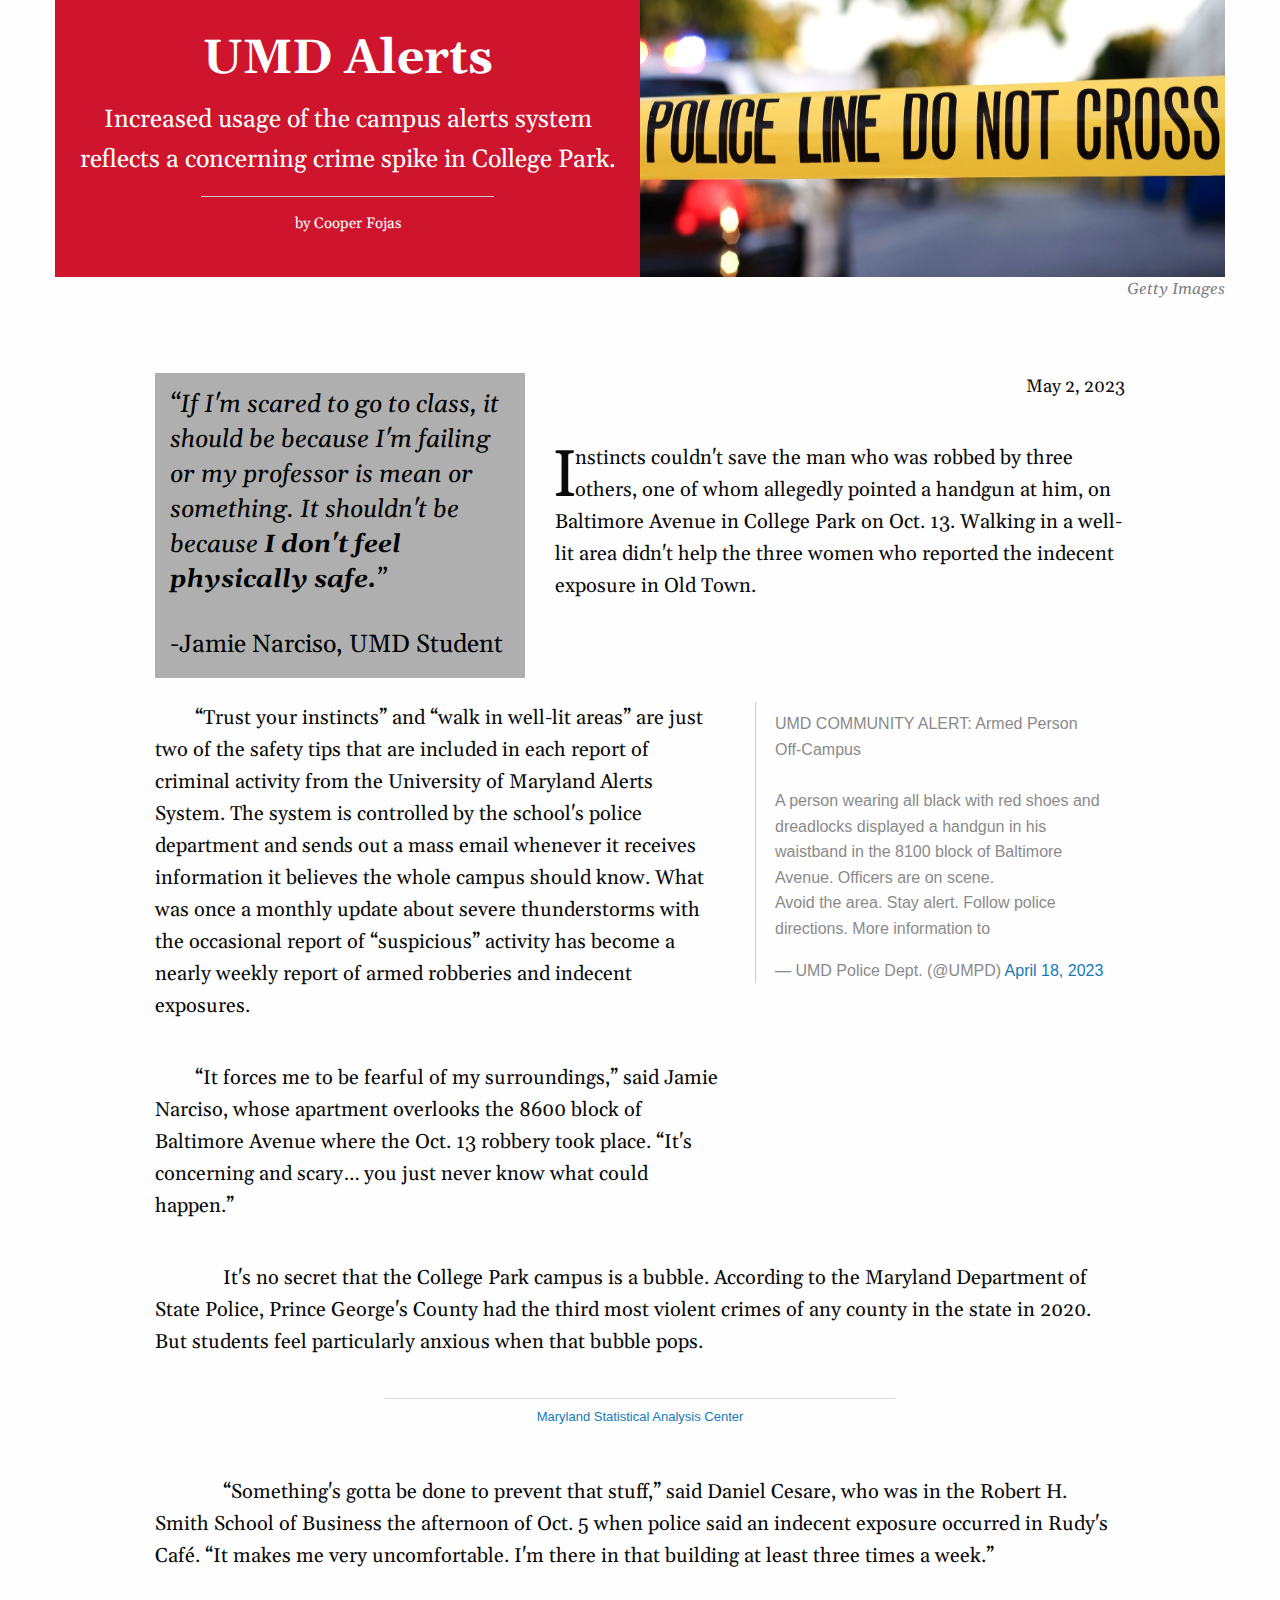
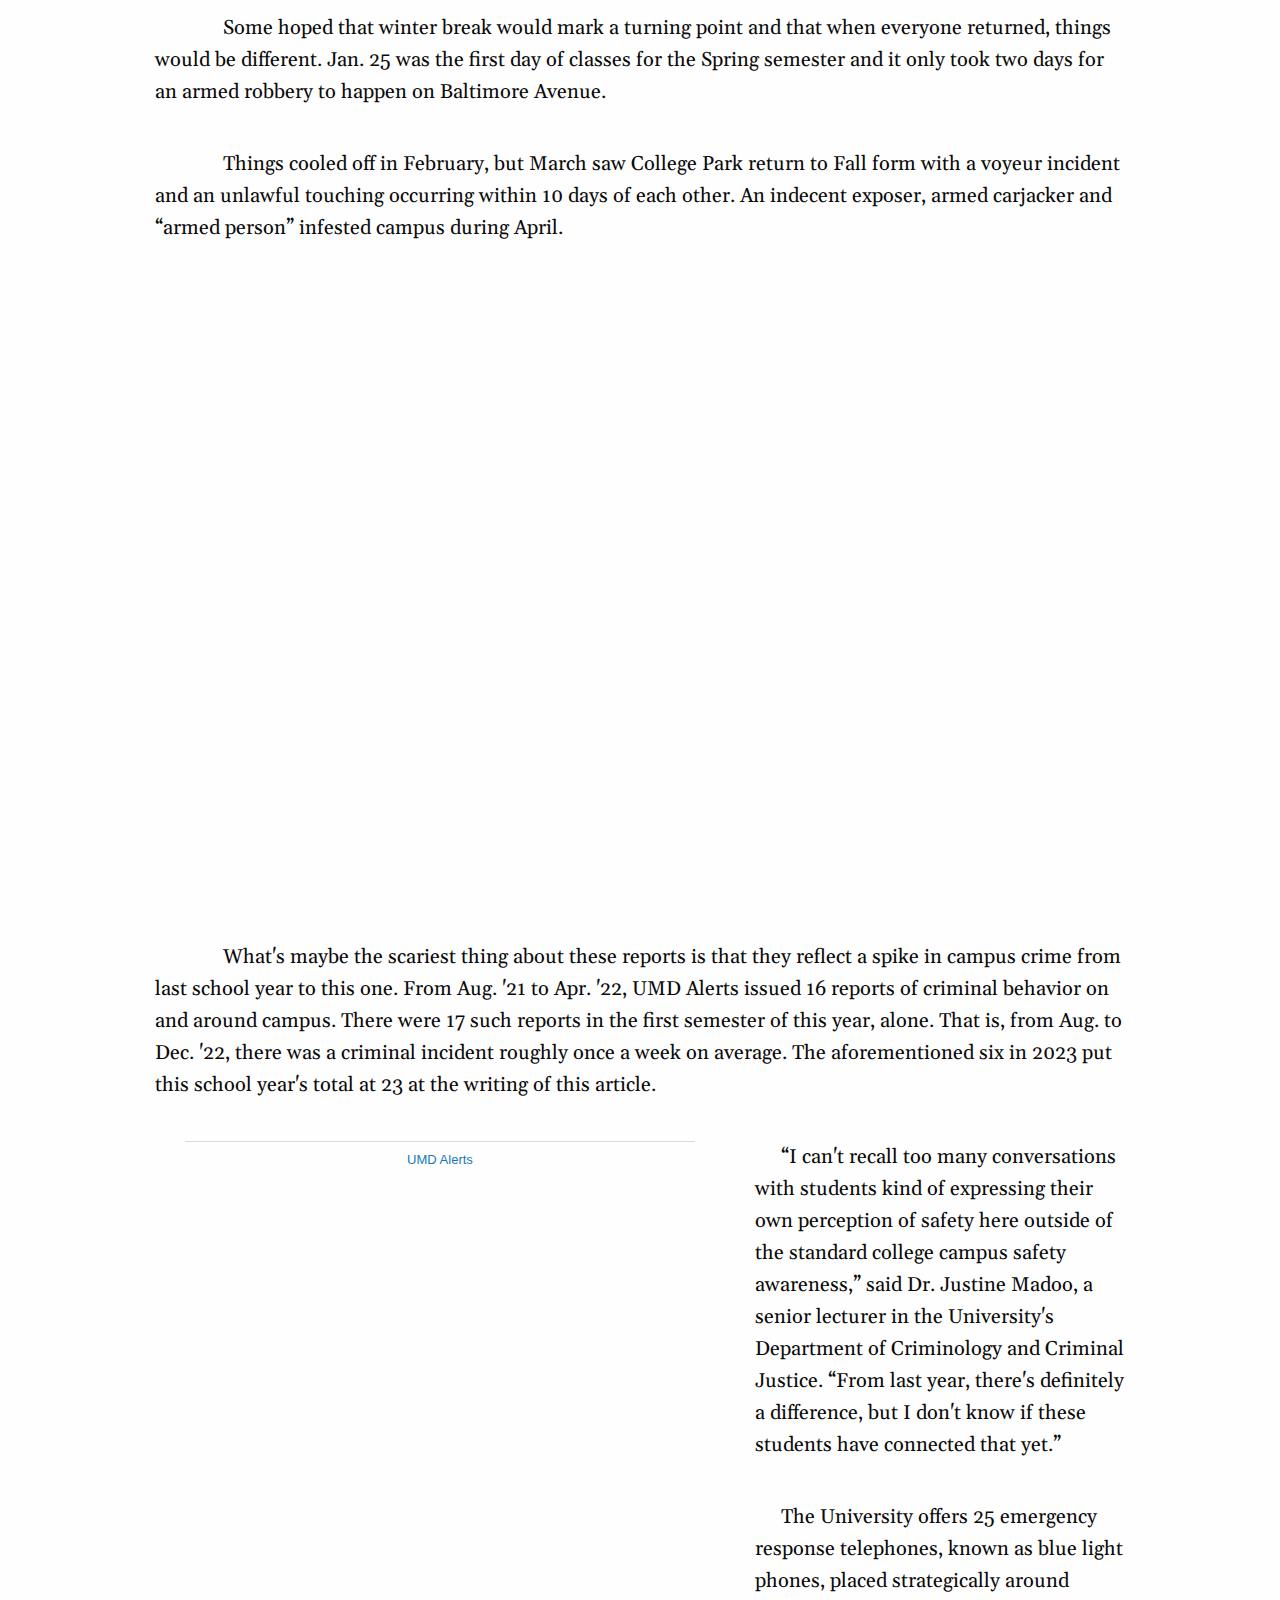
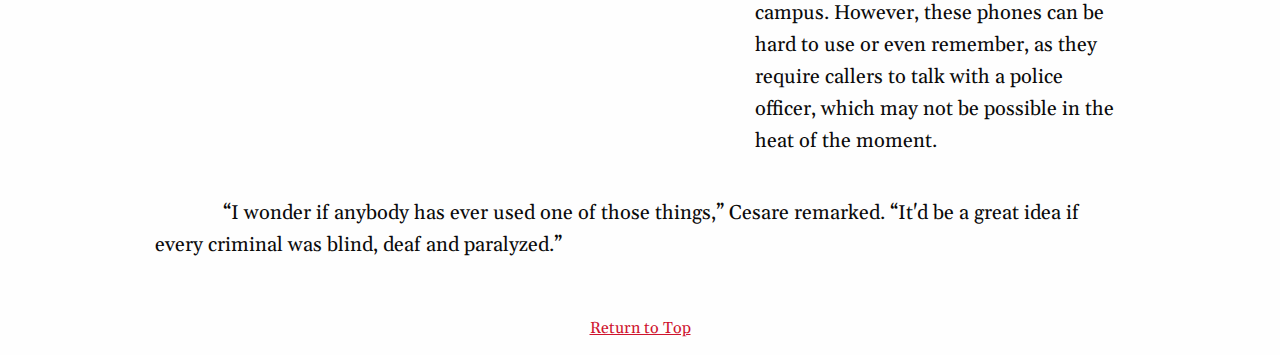
==== Final/index.html @ f89f8d4f "Add files via upload" ====
<!doctype html>
<html class="no-js" lang="en" dir="ltr">
<head>
<meta charset="utf-8">
<meta http-equiv="x-ua-compatible" content="ie=edge">
<meta name="viewport" content="width=device-width, initial-scale=1.0">
<title>UMD Alerts Uptick Reflects Crime Spike</title>
<link rel="stylesheet" href="css/foundation.css">
<link rel="stylesheet" href="css/app.css">

<!--fonts-->
<link rel="preconnect" href="https://fonts.googleapis.com">
<link rel="preconnect" href="https://fonts.gstatic.com" crossorigin>
<link href="https://fonts.googleapis.com/css2?family=Gelasio:ital,wght@0,400;0,700;1,400;1,600&display=swap" rel="stylesheet">

<!--meta tags-->
<meta name="description" content="A deep dive into the UMD Alerts System and how it reflects a crime spike in College Park">
<meta name="author" content="Cooper Fojas">
<meta property="og:title" content="UMD Alerts Uptick Reflects Crime Spike">
<meta property="og:site_name" content="Final Project on GitHub">
<meta property="og:url" content="https://lilc123.github.io/Repository/Final.index.html">
<meta property="og:description" content="">
<meta property="og:type" content="website">
<meta property="og:image" content="http://www.broadcastresourcehub.com/images/brh_og.png">

<!--twitter card-->
<meta name="twitter:card" content="summary_large_image">
<meta name="twitter:title" content="Uptick in UMD Alerts Reflects Crime Spike">

</head>

<body>

<!--headline-->
<div class="grid-container">
<div class="grid-x">
    <div class="large-6 medium-6 small-12 cell" style="background-color: #cf142e;">
        <div class="header">
            <h1 class="head"><strong>UMD Alerts</strong></h1>
            <p class="subhead">Increased usage of the campus alerts system reflects a concerning crime spike in College Park.</p>
            <hr style="margin: 0% 25% 0% 25%">
            <p class="author">by Cooper Fojas</p>
        </div>
    </div>
    <div class="large-6 medium-6 small-12 cell">
        <img style="height: 100%;" src="images/tape.jpg" alt="Police tape stock photo">
        <p class="credit"><em>Getty Images</em></p>
    </div>   
</div>
</div>

<br>
<br>
<br>
<br>

<!--copy-->
<div class="grid-container">
<div class="grid-x grid-padding-x">
    <div class="large-1 medium-1 small-12">
    </div>
    <div class="large-4 medium-4 small-12 cell">
        <h2 class="quote"><em>“If I&#39;m scared to go to class, it should be because I&#39;m failing or my professor is mean or something. 
        It shouldn&#39;t be because <strong>I don&#39;t feel physically safe.</strong>”</em></h2>
        <h4 class="quote">-Jamie Narciso, UMD Student</h4>
        <br>
    </div>
    <div class="large-6 medium-6 small-12 cell">
        <p class="date">May 2, 2023</p>
        <br>
        <p class="copyFirst">Instincts couldn&#39;t save the man who was robbed by three others, one of whom allegedly pointed a handgun at him, on Baltimore 
        Avenue in College Park on Oct. 13. Walking in a well-lit area didn&#39;t help the three women who reported the indecent exposure in Old Town.</p>
        <br>
    </div>
    <div class="large-1 medium-1 small-12">
    </div>
    <div class="large-1 medium-1 small-12">
    </div>
    <div class="large-6 medium-6 small-12 cell">
        <p class="copy">“Trust your instincts” and “walk in well-lit areas” are just two of the safety tips that are included in each report of criminal 
        activity from the University of Maryland Alerts System. The system is controlled by the school&#39;s police department and sends out a mass email whenever 
        it receives information it believes the whole campus should know. What was once a monthly update about severe thunderstorms with the occasional report 
        of “suspicious” activity has become a nearly weekly report of armed robberies and indecent exposures.</p>
        <br>
        <p class="copy">“It forces me to be fearful of my surroundings,” said Jamie Narciso, whose apartment overlooks the 8600 block of Baltimore Avenue where 
        the Oct. 13 robbery took place. “It&#39;s concerning and scary… you just never know what could happen.”</p>
        <br>
    </div>
    <div class="large-4 medium-4 small-12 cell">
        <blockquote class="twitter-tweet"><p lang="en" dir="ltr">UMD COMMUNITY ALERT: Armed Person Off-Campus<br><br>A person wearing all black with red shoes 
        and dreadlocks displayed a handgun in his waistband in the 8100 block of Baltimore Avenue. Officers are on scene.<br>Avoid the area. Stay alert. 
        Follow police directions. More information to</p>&mdash; UMD Police Dept. (@UMPD) <a href="https://twitter.com/UMPD/status/1648379283742638094?ref_src=twsrc%5Etfw">
        April 18, 2023</a></blockquote> <script async src="https://platform.twitter.com/widgets.js" charset="utf-8"></script>
        <br>
    </div>
    <div class="large-1 medium-1 small-12">
    </div>
    <div class="large-1 medium-1 small-12">
    </div>
    <div class="large-10 medium-10 small-12 cell">
        <p class="copy">It&#39;s no secret that the College Park campus is a bubble. According to the Maryland Department of State Police, Prince George&#39;s County 
        had the third most violent crimes of any county in the state in 2020. But students feel particularly anxious when that bubble pops.</p>
        <br>
    </div>
    <div class="large-1 medium-1 small-12">
    </div>
    <div class="large-3 medium-3 small-12">
    </div>
    <div class="large-6 medium-6 small-12 cell">
        <div class="infogram-embed" data-id="b4172e6d-68a4-47a6-b3ad-cccca34ee252" data-type="interactive" data-title="Untitled infographic"></div><script>!function(
            e,i,n,s){var t="InfogramEmbeds",d=e.getElementsByTagName("script")[0];if(window[t]&&window[t].initialized)window[t].process&&window[t].process();else if(
            !e.getElementById(n)){var o=e.createElement("script");o.async=1,o.id=n,o.src="https://e.infogram.com/js/dist/embed-loader-min.js",d.parentNode.insertBefore
            (o,d)}}(document,0,"infogram-async");</script><div style="padding:8px 0;font-family:Arial!important;font-size:13px!important;line-height:15px!important;
            text-align:center;border-top:1px solid #dadada;margin:0 30px"><p><a href="http://goccp.maryland.gov/crime-statistics/">Maryland Statistical Analysis Center</a></p>
        </div>
        <br>
    </div>
    <div class="large-3 medium-3 small-12">
    </div>
    <div class="large-1 medium-1 small-12">
    </div>
    <div class="large-10 medium-10 small-12 cell">
        <p class="copy">“Something&#39;s gotta be done to prevent that stuff,” said Daniel Cesare, who was in the Robert H. Smith School of Business the afternoon of Oct. 5 
        when police said an indecent exposure occurred in Rudy&#39;s Café. “It makes me very uncomfortable. I&#39;m there in that building at least three times a week.”</p>
        <br>
        <p class="copy">Some hoped that winter break would mark a turning point and that when everyone returned, things would be different. Jan. 25 was the first day of 
        classes for the Spring semester and it only took two days for an armed robbery to happen on Baltimore Avenue.</p>
        <br>
        <p class="copy">Things cooled off in February, but March saw College Park return to Fall form with a voyeur incident and an unlawful touching occurring within 10 
        days of each other. An indecent exposer, armed carjacker and “armed person” infested campus during April.</p>
        <br>
        <iframe src='https://cdn.knightlab.com/libs/timeline3/latest/embed/index.html?source=1Vbcrc8CD_2v_uetu3VtgnTq-9Ylz00SzTptemn9ATqA&font=Default&lang=en&initial_zoom=2&height=650' 
        width='100%' height='650' webkitallowfullscreen mozallowfullscreen allowfullscreen frameborder='0'></iframe>
        <br>
        <p class="copy">What&#39;s maybe the scariest thing about these reports is that they reflect a spike in campus crime from last school year to this one. From Aug. &#39;21 to Apr. &#39;22, 
        UMD Alerts issued 16 reports of criminal behavior on and around campus. There were 17 such reports in the first semester of this year, alone. That is, from Aug. to Dec. &#39;22, 
        there was a criminal incident roughly once a week on average. The aforementioned six in 2023 put this school year&#39;s total at 23 at the writing of this article.</p>
        <br>
    </div>
    <div class="large-1 medium-1 small-12">
    </div>
    <div class="large-1 medium-1 small-12">
    </div>
    <div class="large-6 medium-6 small-12 cell">
        <div class="infogram-embed" data-id="df629349-b416-4a64-8c6d-726c42d30fd3" data-type="interactive" data-title="Untitled infographic"></div><script>!function(e,i,n,s){var t="InfogramEmbeds",
        d=e.getElementsByTagName("script")[0];if(window[t]&&window[t].initialized)window[t].process&&window[t].process();else if(!e.getElementById(n)){var o=e.createElement("script");o.async=1,o.id=n,
        o.src="https://e.infogram.com/js/dist/embed-loader-min.js",d.parentNode.insertBefore(o,d)}}(document,0,"infogram-async");</script><div style="padding:8px 
        0;font-family:Arial!important;font-size:13px!important;line-height:15px!important;text-align:center;border-top:1px solid #dadada;margin:0 30px"><p><a href="https://alert.umd.edu/alerts">UMD Alerts</a></p>
        </div>
        <br>
    </div>
    <div class="large-4 medium-4 small-12 cell">
        <p class="copy">“I can&#39;t recall too many conversations with students kind of expressing their own perception of safety here outside of the standard college campus safety awareness,” said 
        Dr. Justine Madoo, a senior lecturer in the University&#39;s Department of Criminology and Criminal Justice. “From last year, there&#39;s definitely a difference, but I don&#39;t know 
        if these students have connected that yet.”</p>
        <br>
        <p class="copy">The University offers 25 emergency response telephones, known as blue light phones, placed strategically around campus. However, these phones can be hard to use or even remember, 
        as they require callers to talk with a police officer, which may not be possible in the heat of the moment.</p>
        <br>
    </div>
    <div class="large-1 medium-1 small-12">
    </div>
    <div class="large-1 medium-1 small-12">
    </div>
    <div class="large-10 medium-10 small-12 cell">
        <p class="copy">“I wonder if anybody has ever used one of those things,” Cesare remarked. “It&#39;d be a great idea if every criminal was blind, deaf and paralyzed.”</p>
        <br>
    </div>
    <div class="large-1 medium-1 small-12">
    </div>
</div>
</div>

<!--return to top-->
<div class="grid-container">
    <div class="grid-x grid-padding-x">
        <div class="large-12 medium-12 small-12 cell">
            <div class="footer">
                <a href="#">Return to Top</a>
            </div>
        </div>
    </div>
</div>

</body>
---- Final/css/app.css ----
.header {
    font-family: 'Gelasio', serif;
    text-align: center;
    color: white;
    margin: 0px 0px 0px 0px;
}

.head {
    padding: 25px 0px 0px 0px;
}

.subhead {
    font-size: 25px;
    font-family: 'Gelasio', serif;
    padding: 0px 15px 0px 15px;
}

.author {
    font-size: 15px;
    padding: 15px 0px 25px 0px;
}

.imgCenter {
    display: block;
    margin-left: auto;
    margin-right: auto;
    width: 100%;
}

.credit {
    font-family: 'Gelasio', serif;
    color: gray;
    text-align: right;
}

.quote {
    font-family: 'Gelasio', serif;
    background-color: rgb(175, 175, 175);
    color: black;
    text-align: left;
    padding: 15px;
    margin: 0px;
    font-size: 25px;
}

.date {
    font-family: 'Gelasio', serif;
    font-size: 18px;
    text-align: right;
}

.copy {
    font-family: 'Gelasio', serif;
    text-indent: 7%;
    font-size: 20px;
}

.copyFirst::first-letter {
    initial-letter: 2;
    font-family: 'Gelasio', serif;
}

.copyFirst {
    font-family: 'Gelasio', serif;
    font-size: 20px;
}

.footer {
    font-family: 'Gelasio', serif;
    text-align: center;
    margin: 0px 0px 0px 0px;
    padding: 15px 0px 15px 0px;
}

.footer a:hover {
    color: #ffd200;
    text-decoration-line: underline;
}

.footer a:link {
    color: #cf142e;
    text-decoration-line: underline;
}
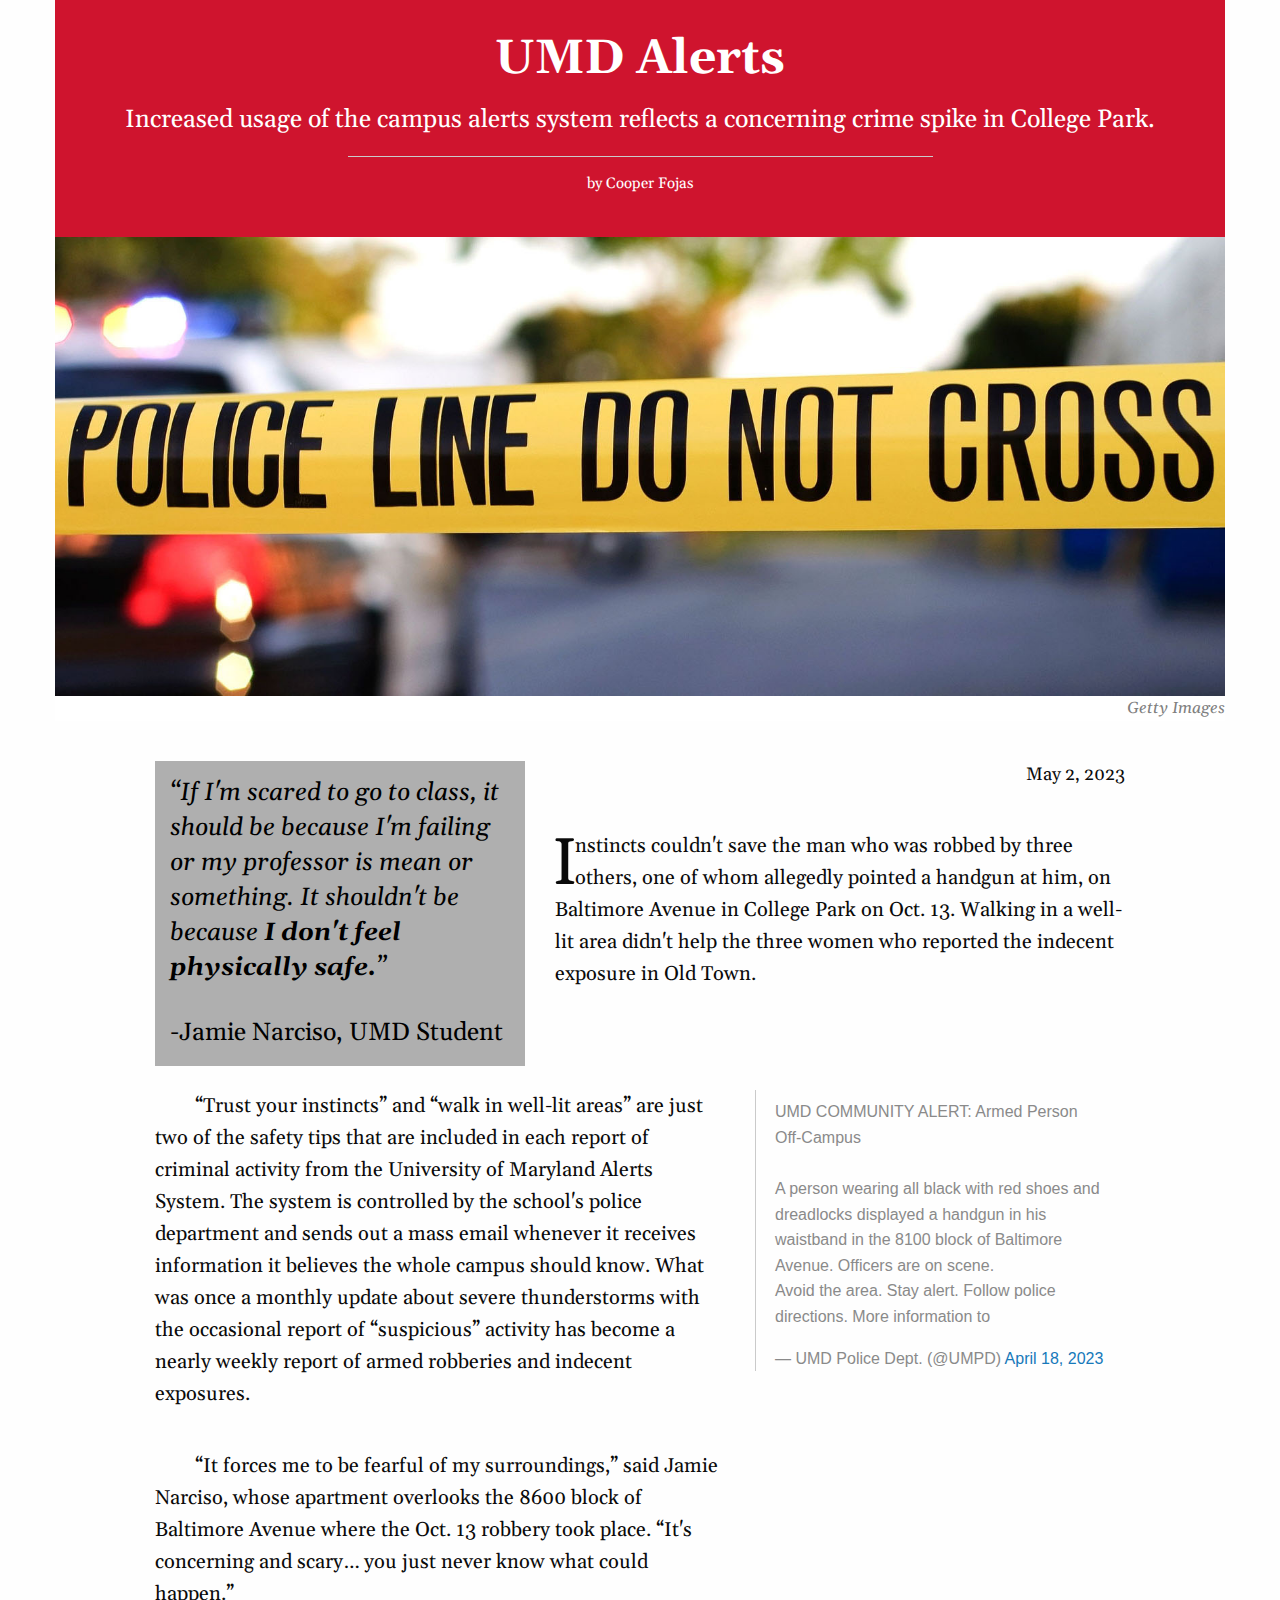
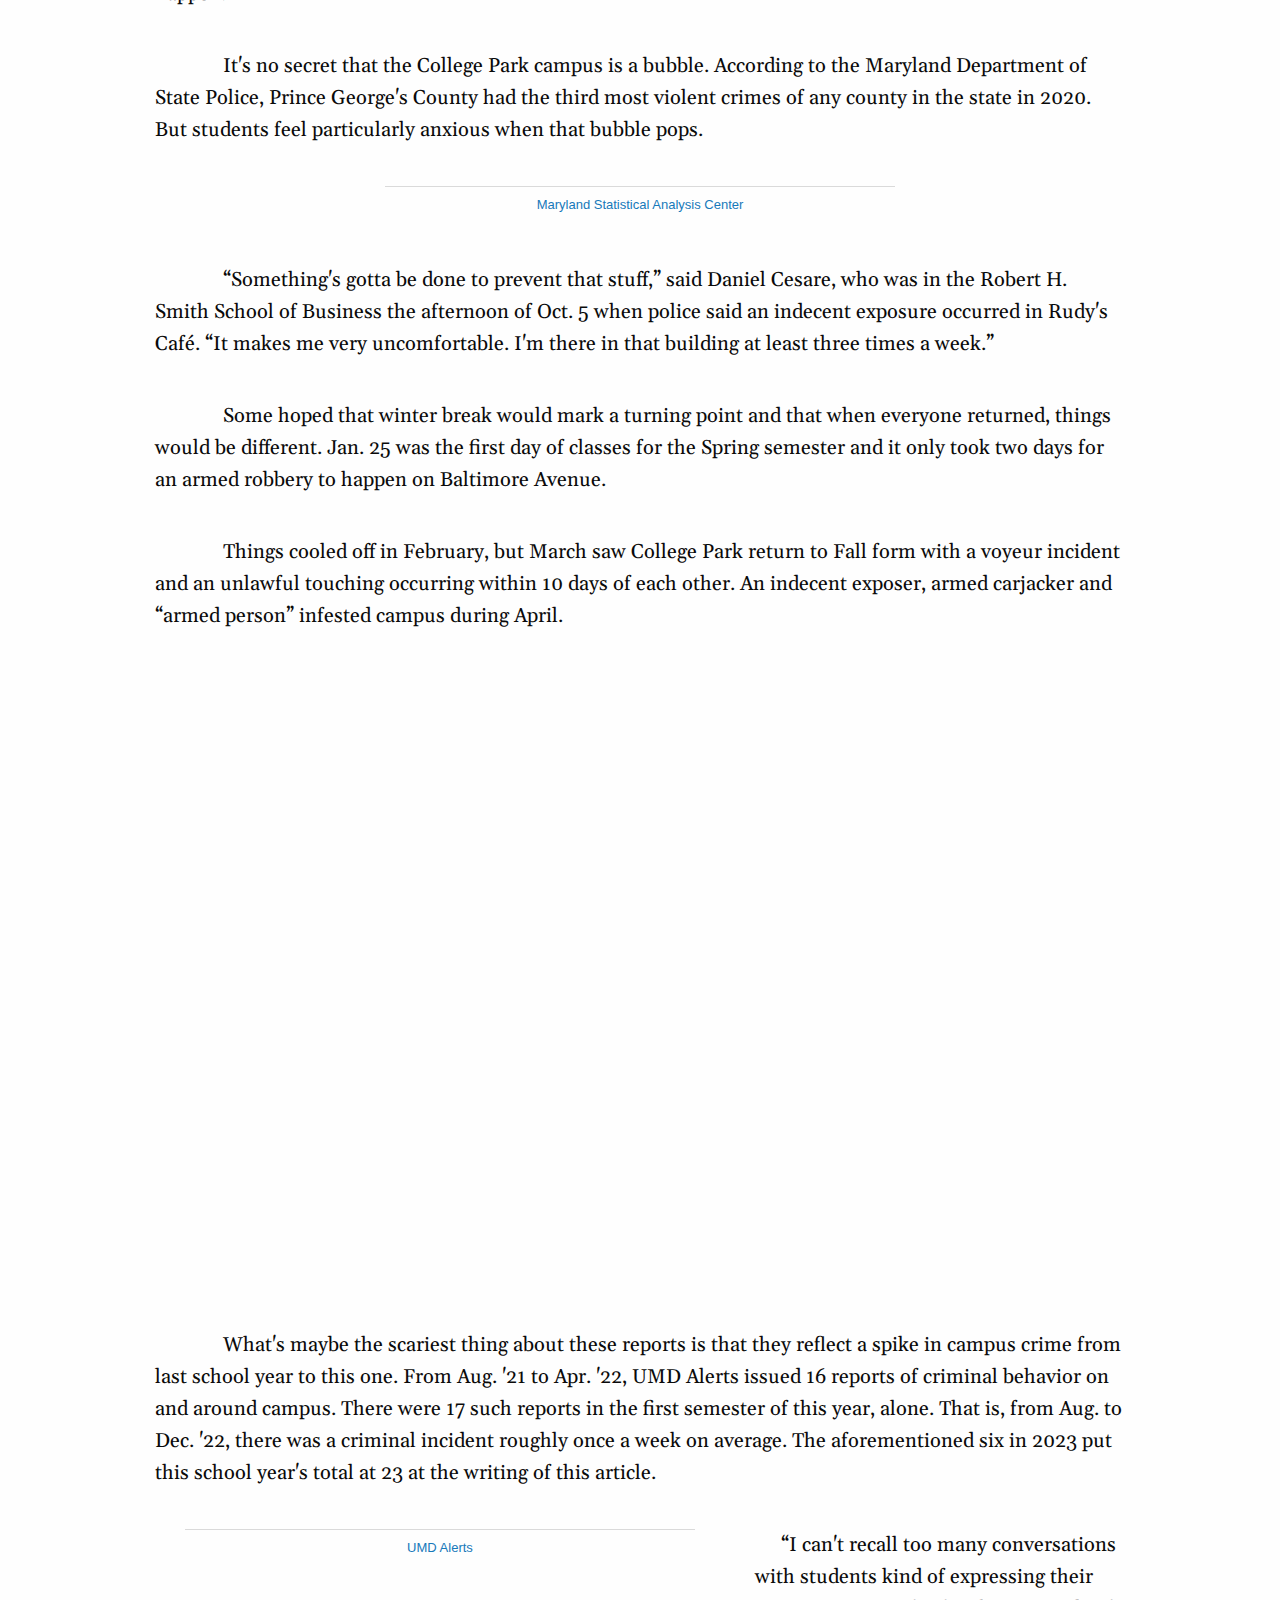
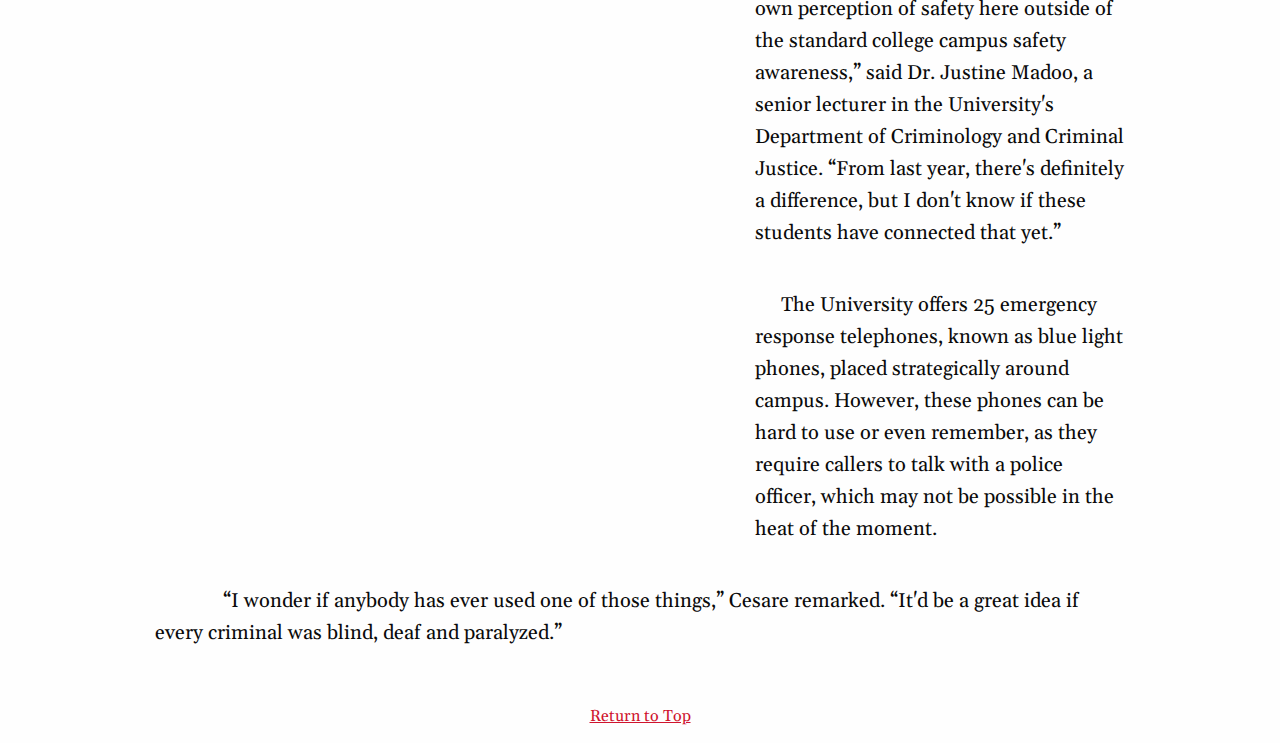
==== commit 9299edfe: "Add files via upload" ====
--- a/Final/index.html
+++ b/Final/index.html
@@ -33,26 +33,22 @@
 
 <!--headline-->
 <div class="grid-container">
-<div class="grid-x">
-    <div class="large-6 medium-6 small-12 cell" style="background-color: #cf142e;">
+<div class="grid-x grid-padding-x">
+    <div class="large-12 medium-12 small-12 cell">
         <div class="header">
             <h1 class="head"><strong>UMD Alerts</strong></h1>
             <p class="subhead">Increased usage of the campus alerts system reflects a concerning crime spike in College Park.</p>
             <hr style="margin: 0% 25% 0% 25%">
             <p class="author">by Cooper Fojas</p>
+            <img src="images/tape.jpg">
+            <p class="credit"><em>Getty Images</em></p>
         </div>
     </div>
-    <div class="large-6 medium-6 small-12 cell">
-        <img style="height: 100%;" src="images/tape.jpg" alt="Police tape stock photo">
-        <p class="credit"><em>Getty Images</em></p>
-    </div>   
 </div>
 </div>
 
 <br>
-<br>
-<br>
-<br>
+
 
 <!--copy-->
 <div class="grid-container">
--- a/Final/css/app.css
+++ b/Final/css/app.css
@@ -1,5 +1,6 @@
 .header {
     font-family: 'Gelasio', serif;
+    background-color: #cf142e;
     text-align: center;
     color: white;
     margin: 0px 0px 0px 0px;
@@ -29,6 +30,7 @@
 
 .credit {
     font-family: 'Gelasio', serif;
+    background-color: white;
     color: gray;
     text-align: right;
 }
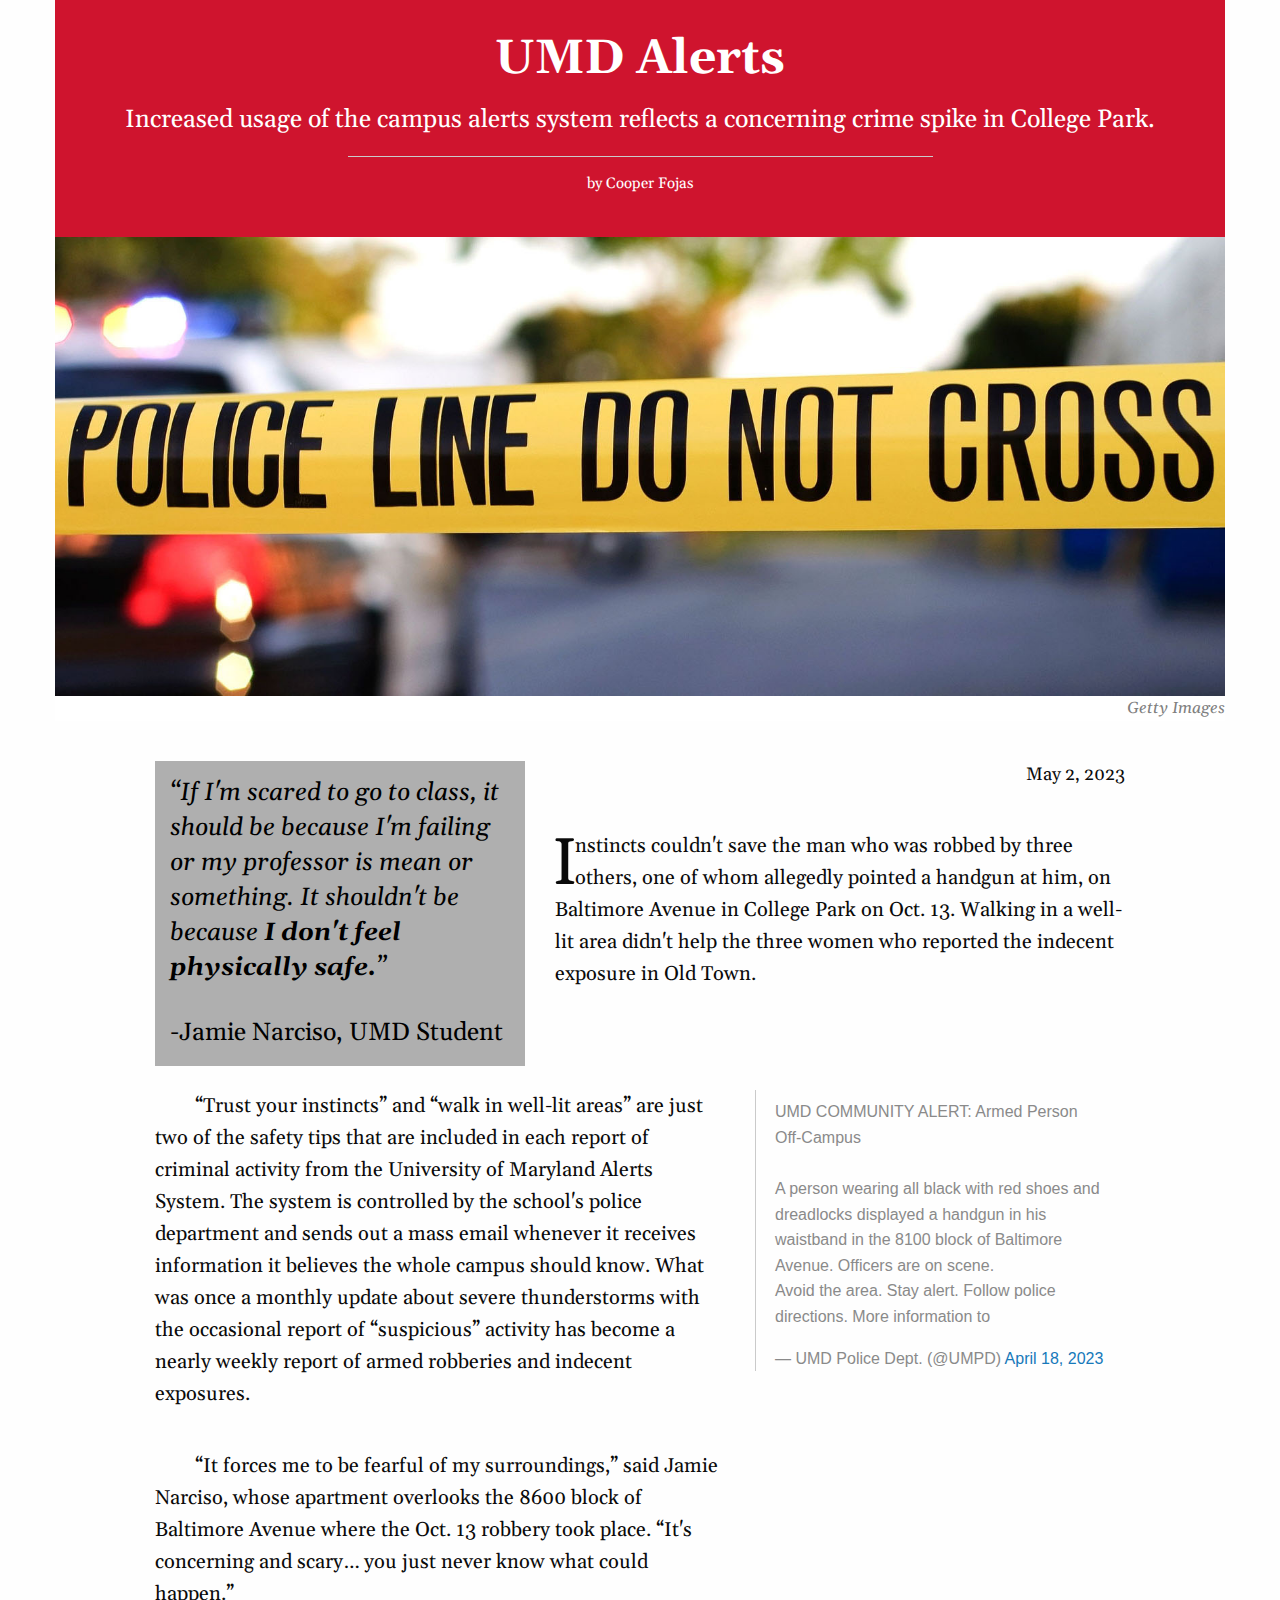
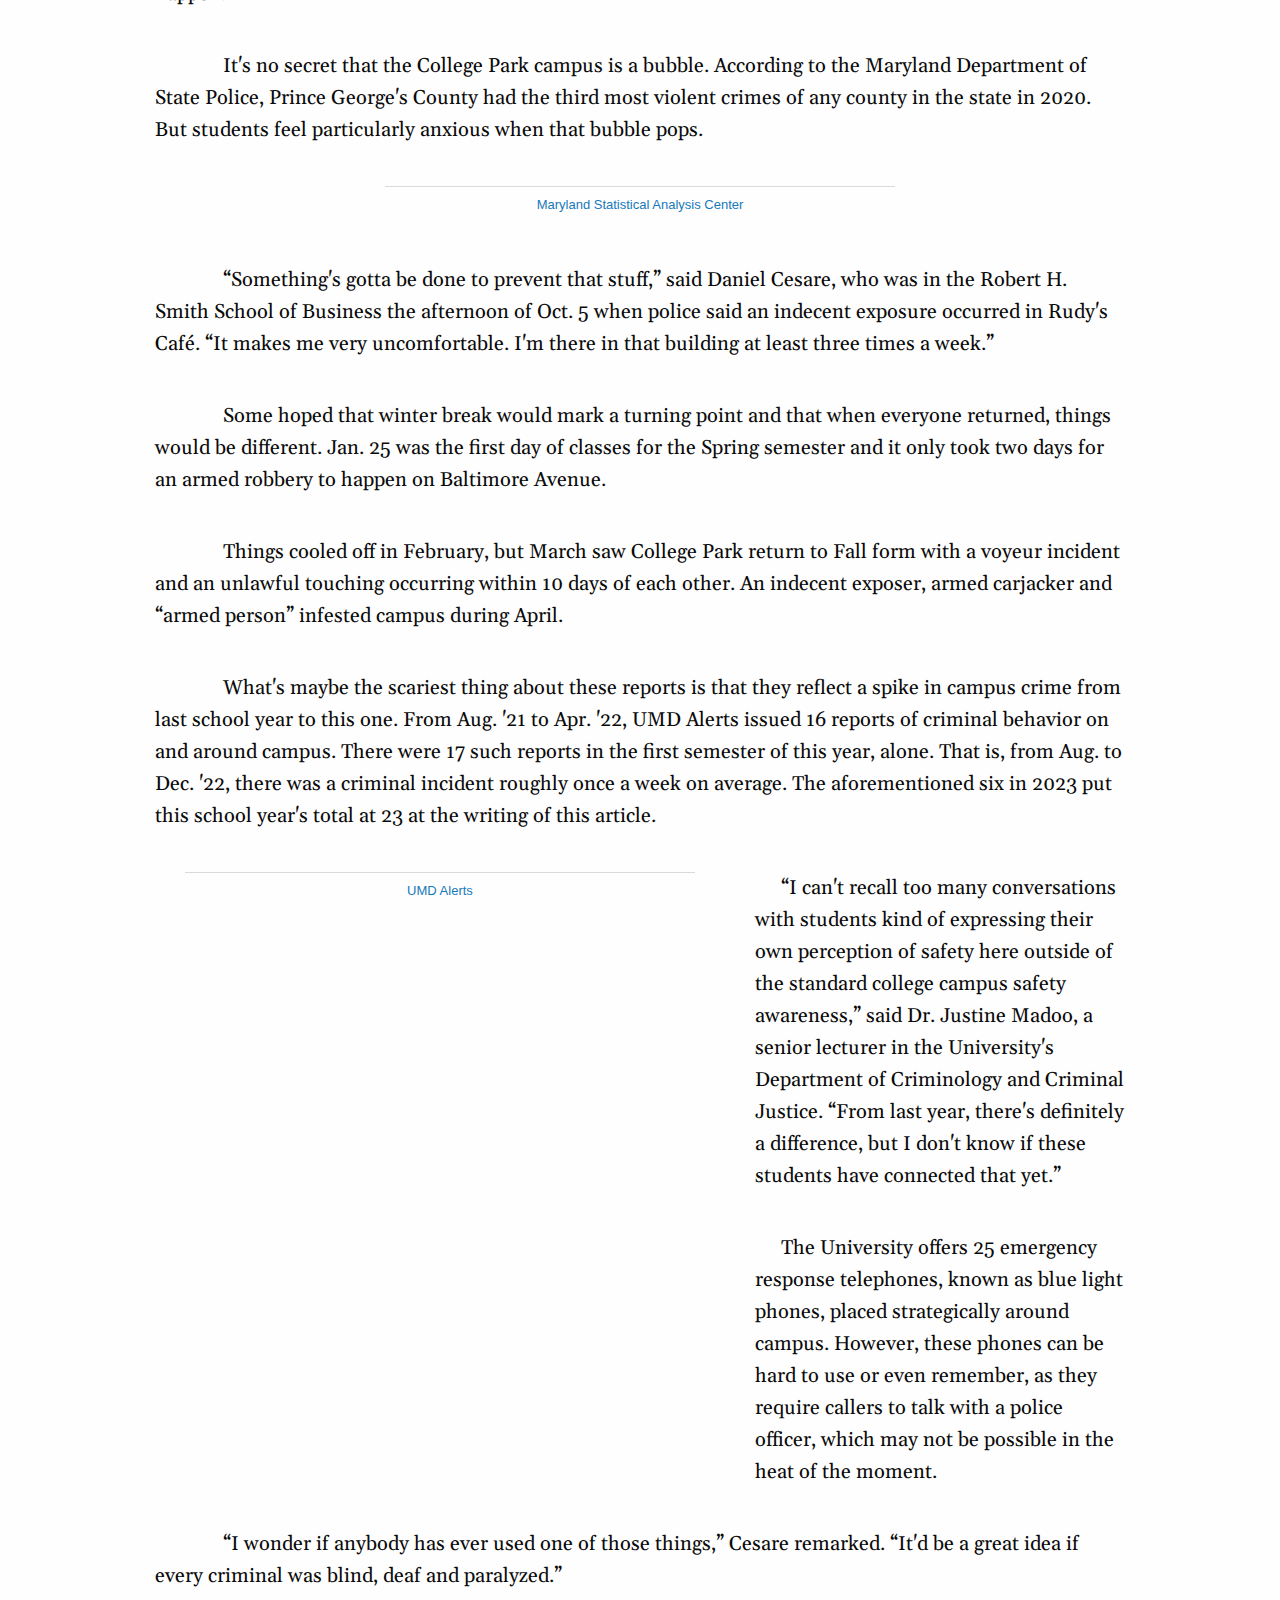
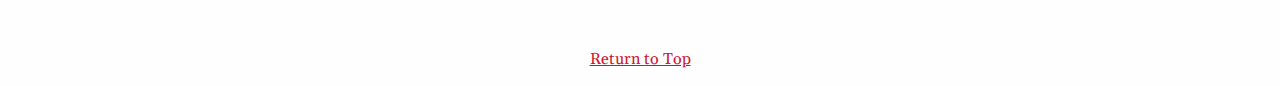
==== commit add2c4c1: "Update index.html" ====
--- a/Final/index.html
+++ b/Final/index.html
@@ -125,9 +125,6 @@
         <p class="copy">Things cooled off in February, but March saw College Park return to Fall form with a voyeur incident and an unlawful touching occurring within 10 
         days of each other. An indecent exposer, armed carjacker and “armed person” infested campus during April.</p>
         <br>
-        <iframe src='https://cdn.knightlab.com/libs/timeline3/latest/embed/index.html?source=1Vbcrc8CD_2v_uetu3VtgnTq-9Ylz00SzTptemn9ATqA&font=Default&lang=en&initial_zoom=2&height=650' 
-        width='100%' height='650' webkitallowfullscreen mozallowfullscreen allowfullscreen frameborder='0'></iframe>
-        <br>
         <p class="copy">What&#39;s maybe the scariest thing about these reports is that they reflect a spike in campus crime from last school year to this one. From Aug. &#39;21 to Apr. &#39;22, 
         UMD Alerts issued 16 reports of criminal behavior on and around campus. There were 17 such reports in the first semester of this year, alone. That is, from Aug. to Dec. &#39;22, 
         there was a criminal incident roughly once a week on average. The aforementioned six in 2023 put this school year&#39;s total at 23 at the writing of this article.</p>
@@ -178,4 +175,4 @@
     </div>
 </div>
 
-</body>+</body>
